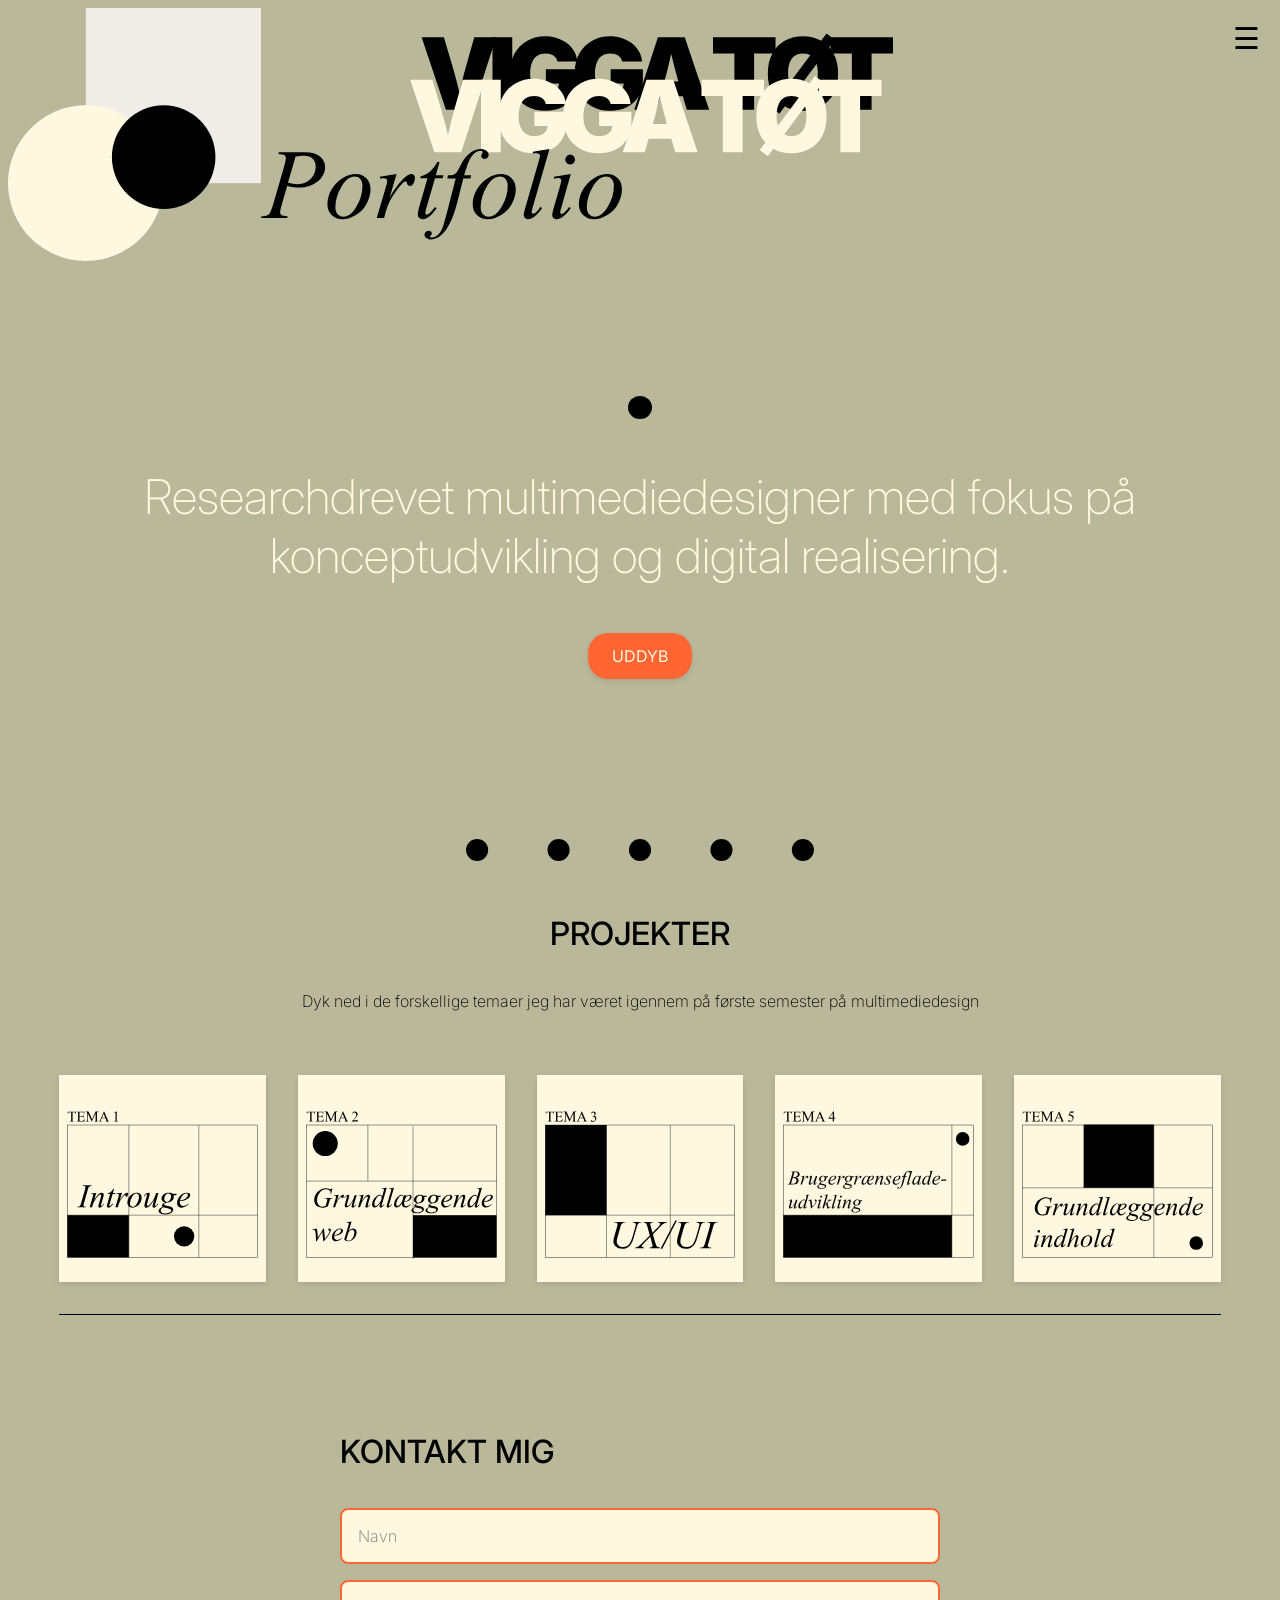
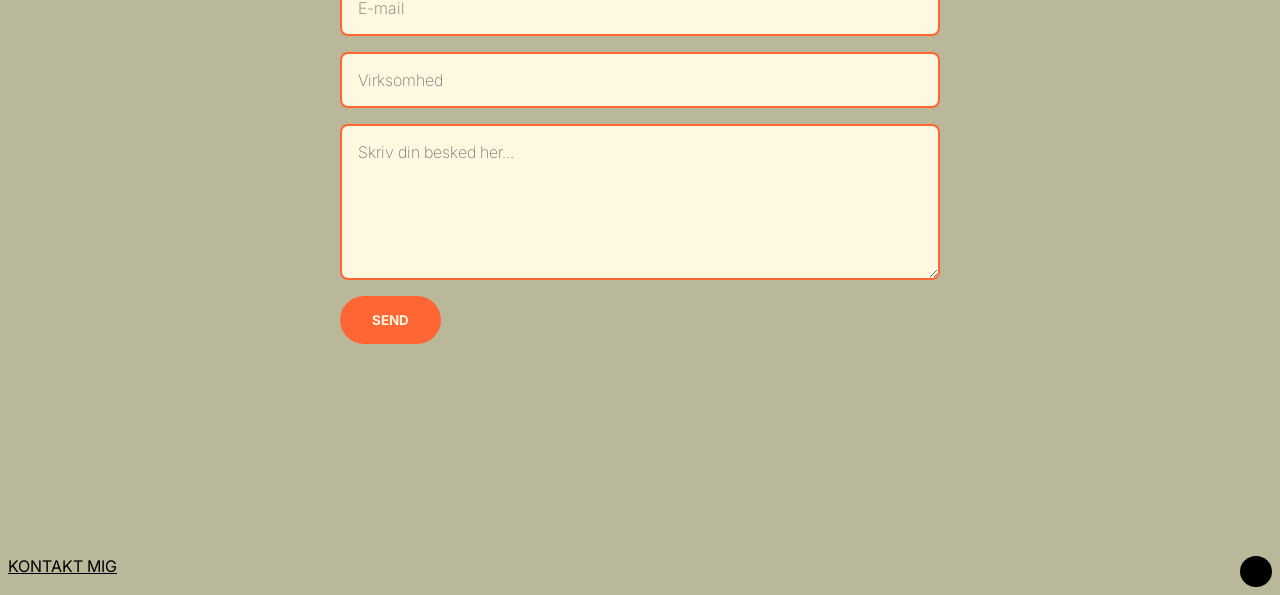
==== index.html @ 378b8d3b "første repository" ====
<!doctype html>
<html lang="da">
  <head>
    <meta charset="UTF-8" />
    <meta name="viewport" content="width=device-width, initial-scale=1.0" />
    <title>Forside</title>
    <link rel="stylesheet" href="css/generel.css" />
    <link rel="stylesheet" href="css/layout.css" />
    <link rel="preconnect" href="https://fonts.googleapis.com" />
    <link rel="preconnect" href="https://fonts.gstatic.com" crossorigin />
    <link href="https://fonts.googleapis.com/css2?family=Inter:ital,opsz,wght@0,14..32,100..900;1,14..32,100..900&display=swap" rel="stylesheet" />
  </head>
  <body>
    <header>
      <a class="logo" href="index.html"> <img src="SVG/Asset 6.svg" alt="logo" /></a>
      <img src="SVG/logofinal.svg" alt="navn" class="navn" />
      <div class="burger" id="burger" onclick="toggleMenu()">☰</div>
      <nav id="menu">
        <ul>
          <li><a href="kontakt.html">OM MIG</a></li>
          <li class="over-subhead">
            <a href="#">PROJEKTER</a>

            <ul class="submenu">
              <li><a href="tema1.html">Tema 1</a></li>
              <li><a href="tema2.html">Tema 2</a></li>
              <li><a href="tema3.html">Tema 3</a></li>
              <li><a href="tema4.html">Tema 4</a></li>
              <li><a href="tema5.html">Tema 5</a></li>
            </ul>
          </li>
          <li><a href="kontakt.html">KONTAKT</a></li>
        </ul>
      </nav>
    </header>

    <main>
      <div class="hero">
        <img src="SVG/cirkel.svg" alt="cirkel" class="hero-cirkel" />
        <p class="hero-text">Researchdrevet multimediedesigner med fokus på konceptudvikling og digital realisering.</p>
        <a href="kontakt.html" class="info-cta">UDDYB</a>
      </div>

      <div class="projekter_intro">
        <img src="SVG/femprik.svg" alt="femprik" class="femprik" />
        <h1>PROJEKTER</h1>
        <p>Dyk ned i de forskellige temaer jeg har været igennem på første semester på multimediedesign</p>
      </div>

      <div class="projekter">
        <a href="tema1.html"><img src="SVG/tema1.svg" alt="tema1" /></a>

        <a href="tema2.html"><img src="SVG/tema2.svg" alt="tema2" /></a>
        <a href="tema3.html"><img src="SVG/tema3.svg" alt="tema3" /></a>
        <a href="tema4.html"><img src="SVG/tema4.svg" alt="tema4" /></a>
        <a href="tema5.html"><img src="SVG/tema5.svg" alt="" /></a>
      </div>

      <form class="kontakt-formular" action="#" method="post">
        <h1>KONTAKT MIG</h1>
        <input type="text" name="navn" placeholder="Navn" required />

        <input type="email" name="email" placeholder="E-mail" required />

        <input type="text" name="virksomhed" placeholder="Virksomhed" />

        <textarea name="besked" placeholder="Skriv din besked her..." rows="6" required></textarea>

        <button type="submit">SEND</button>
      </form>
    </main>
    <script src="js/script.js"></script>
    <footer>
      <a href="kontakt.html">KONTAKT MIG</a>
      <img src="SVG/cirkel.svg" alt="cirkel" class="cirkel" />
    </footer>
  </body>
</html>
---- css/generel.css ----
p {
  font-weight: 200;
}
h1 {
  font-weight: 500;
}
h2 {
  font-weight: 300;
}
h3 {
  font-weight: 200;
}
a {
  text-decoration: none;
  text-decoration: underline;
  color: black;
}
figcaption {
  margin-top: 0.25rem;
  font-size: 0.75rem;
  font-weight: 300;
  color: #777;
}

.logo {
  width: 20%;
  height: auto;
}

.navn {
  width: 50%;
  height: auto;
}

.cirkel {
  width: 5%;
  height: auto;
}

main {
  padding: clamp(2rem, 4vw, 5rem);
}

body {
  background-color: #b9b89a;

  font-family: "Inter", sans-serif;
}

.kontakt_background {
  background-color: #6095e3;
}

header {
  display: flex;
  grid-template-columns: 1fr 1fr 1fr;
}

footer {
  display: grid;
  grid-template-columns: 1fr 1fr;
  padding-top: 10rem;
}

footer :last-child {
  justify-self: end;
}

/* MENU */

.burger {
  font-size: 30px;
  cursor: pointer;
  position: fixed;
  top: 20px;
  right: 20px;
  z-index: 2000; /* højere end menuens */
}

#menu {
  position: fixed;
  top: 0;
  right: 0;
  width: 50vw; /* Halvdelen af skærmen */
  height: 100vh; /* Hele højden */

  background: rgb(185 184 154 / 90%); /* baggrundsfarve med opacity */

  padding: 120px 40px 40px;

  display: flex;
  flex-direction: column;
  gap: 30px;

  opacity: 0;
  transform: translateX(100%); /* Starter udenfor skærmen */
  pointer-events: none;

  transition:
    opacity 0.3s ease,
    transform 0.3s ease;

  box-shadow: -5px 0 20px rgba(0, 0, 0, 0.2);

  z-index: 1000;
}

#menu li {
  border-bottom: 1px solid black;
  padding-bottom: 15px;
}

#menu a {
  color: black;
  text-decoration: none;
  padding: 10px 0;
  display: block;
  font-size: clamp(2rem, 5vw, 5rem); /* minimum 2rem, skalere med skærmen 5vw, max 5rem */
  font-weight: 200;
}

/* Når menuen er åben */
#menu.active {
  opacity: 1;
  transform: translateX(0);
  pointer-events: auto;
}

ul {
  list-style: none;
  padding: 0;
  margin: 0;
}

/* subhead/undermenuer */

.submenu {
  padding-left: 2rem;
}

#menu.open .submenu {
  display: block;
}

#menu .submenu a {
  font-size: 0.89rem;
}

#menu .submenu li {
  padding-bottom: 7px;
  border-bottom: 1px solid #ff6634;
}
---- css/layout.css ----
/* HERO */
.hero {
  display: flex;
  flex-direction: column;
  justify-content: center;
  align-items: center;
  text-align: center;
  padding-top: 5rem;
}

.hero-cirkel {
  width: 2%; /* størrelse */
  height: auto;
  animation: bounce 2s infinite;
}

/* keyframes til at få den til at bounce: 0% startposition, 50% hop, 100% tilbage igen */
@keyframes bounce {
  0%,
  100% {
    transform: translateY(0);
  }

  50% {
    transform: translateY(-20px);
  }
}

.hero-text {
  text-align: center;
  color: #fef8e0;
  font-weight: 200;
  font-size: clamp(0.5rem, 5vw, 3rem);
}

.info-cta {
  text-decoration: none;
  color: #fef8e0;
  display: inline-block;
  padding: 0.8rem 1.5rem;
  background-color: #ff6634;
  border-radius: 20px;
  font-family: "Inter", sans-serif;
  box-shadow: 0 2px 6px rgba(0, 0, 0, 0.1);
}

.info-cta:hover {
  background-color: #6095e3;
  transition: 0.3s ease;
}

/* PROJEKTER */

.projekter_intro {
  display: flex;
  flex-direction: column;
  justify-content: center;
  align-items: center;
  text-align: center;
  padding-top: 10rem;
  padding-bottom: 3rem;
}

.femprik {
  width: 30%;
  height: auto;
  padding-bottom: 2rem;
}

/* projekt-cards */

.projekter {
  display: flex;
  flex-direction: column;
  padding: 0;
  margin: 0;
  gap: 2rem;
  padding-bottom: 2rem;
  border-bottom: 1px solid black;
}

.projekter a {
  display: flex;
  flex-direction: column;

  justify-content: center;
  align-items: center;
}

.projekter p {
  justify-content: center;
  align-items: center;
}

.projekter img {
  width: 60%;
  box-shadow: 0 2px 6px rgba(0, 0, 0, 0.1);
  transition:
    transform 0.3s ease,
    box-shadow 0.3s ease;
}
.projekter img:hover {
  transform: translateY(-4px);
  box-shadow: 0 8px 18px rgba(0, 0, 0, 0.15);
}

/* formular */

.kontakt-formular {
  display: flex;
  flex-direction: column;
  gap: 1rem;
  max-width: 600px;
  margin: 0 auto;
  padding-top: 6rem;
}

.kontakt-formular input,
.kontakt-formular textarea {
  padding: 1rem;
  border: 2px solid #ff6634;
  background-color: #fef8e0;
  border-radius: 8px;
  font-family: "Inter";
  font-weight: 200;
  font-size: 1rem;
}

.kontakt-formular textarea {
  resize: vertical;
  background-color: #fef8e0;
}

.kontakt-formular button {
  align-self: flex-start;
  padding: 1rem 2rem;
  border: none;
  border-radius: 999px;
  background-color: #ff6634;
  color: #fef8e0;
  font-family: "Inter", sans-serif;
  font-weight: 700;
  cursor: pointer;
  transition: 0.3s ease;
}

.kontakt-formular button:hover {
  transform: translateY(-2px);
  box-shadow: 0 4px 12px rgba(0, 0, 0, 0.15);
}

/* om mig! */

.om-mig {
  padding-top: 1rem;
  line-height: 2rem;
  padding-bottom: 2rem;
  border-bottom: 1px solid black;
}
.om-mig h3 {
  font-weight: 500;
}

/* TEMA 1,2,3,4,5 */

.grid_1-1 {
  display: grid;
  gap: 2rem;
  border: 1px solid black;
  margin-bottom: 1rem;
  padding: 1rem;
}
.grid_1 {
  display: grid;
  gap: 2rem;
  border: 1px solid #ff6634;
  margin-bottom: 1rem;
  padding: 1rem;
  align-self: center;
}

.grid_redesign {
  display: grid;
  grid-template-columns: 1fr 1fr;
  gap: 2rem;
}

.mobilversion {
  display: flex;
  flex-direction: column;
  gap: 1rem;
}
.mobilversion img {
  max-height: 700px;
  width: auto;
  align-self: center;
}

.kode-billeder {
  display: grid;
  grid-template-columns: 1fr 1fr;
  gap: 1rem;
}

.kode-billeder img,
.billede-projekter,
.grid_1 iframe {
  width: 100%;
  height: auto;
}

/* tema 3 */

.koncept-li {
  font-weight: 200;
  list-style: circle;
}

@media (min-width: 1024px) {
  .main_projekter {
    padding: 0 20rem;
  }

  .projekter {
    display: grid;
    grid-template-columns: 1fr 1fr 1fr 1fr 1fr;
    gap: 2rem;
  }
  .projekter img {
    width: 100%;
  }

  .grid_1-1 {
    grid-template-columns: 1fr 1fr;
    padding: 2rem;
  }

  .mobilversion {
    border-right: 1px solid black;
    padding-right: 2rem;
  }
}
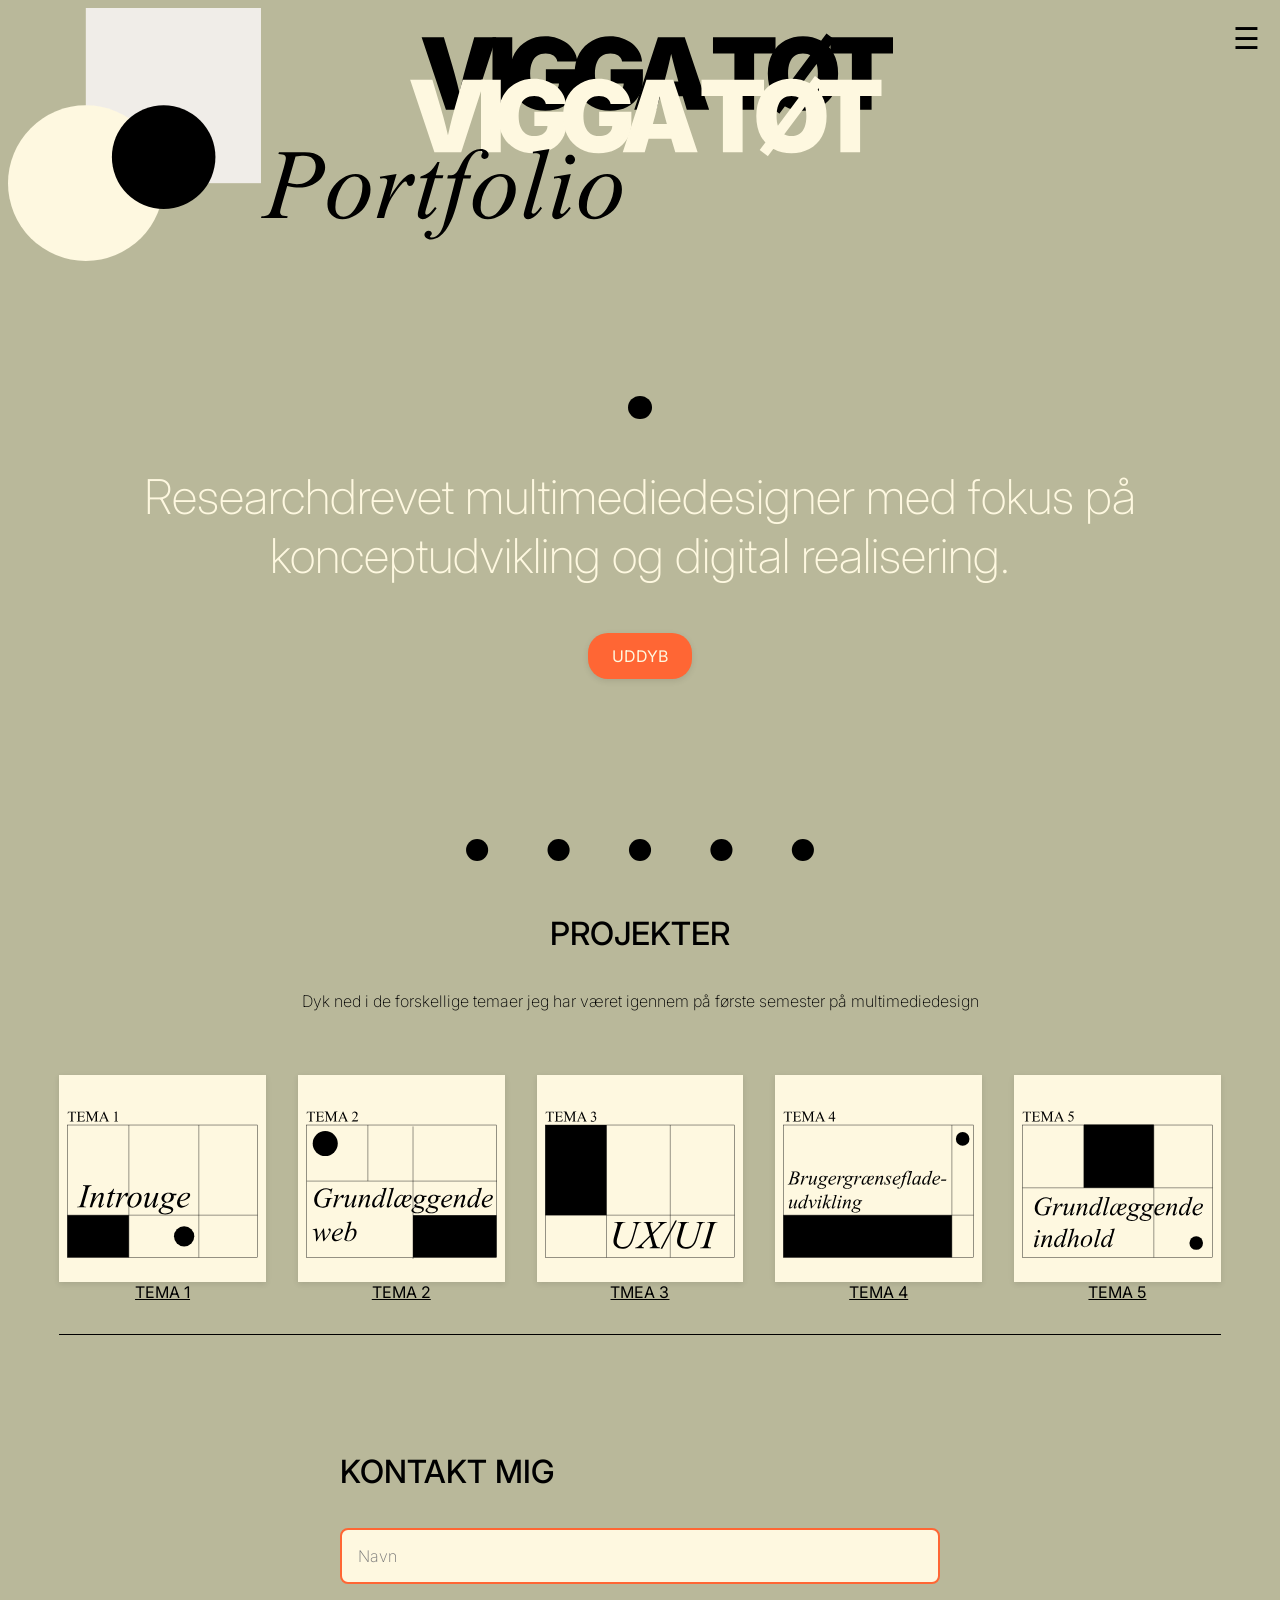
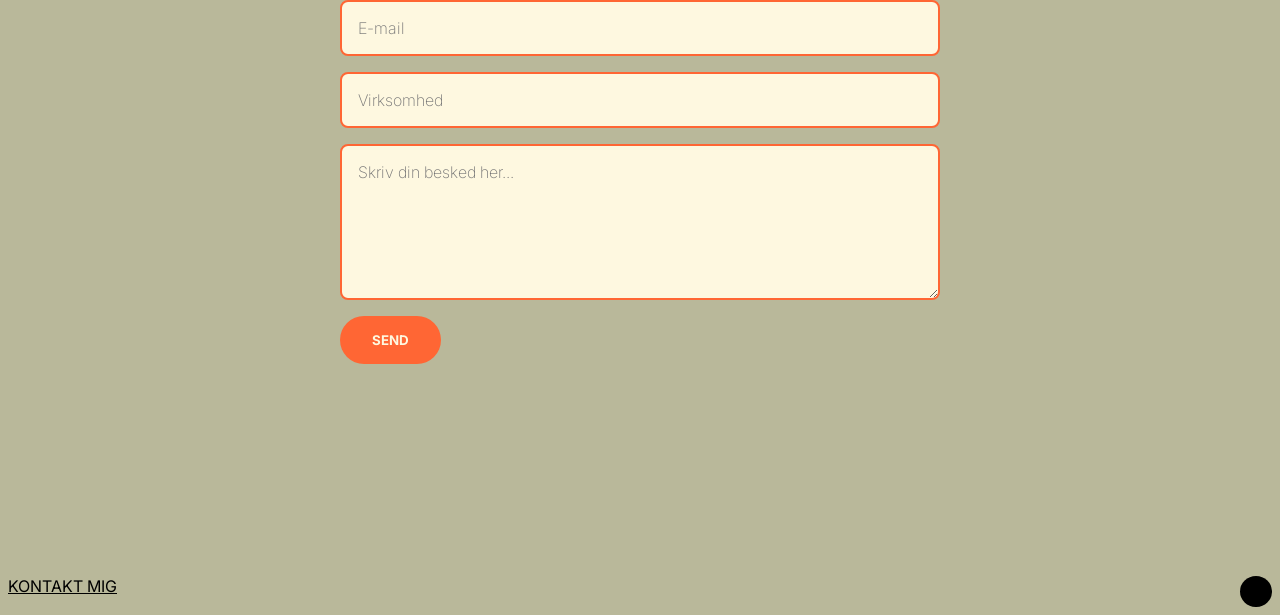
==== commit 4d0cb4db: "iteration af grid tema2" ====
--- a/index.html
+++ b/index.html
@@ -48,12 +48,11 @@
       </div>
 
       <div class="projekter">
-        <a href="tema1.html"><img src="SVG/tema1.svg" alt="tema1" /></a>
-
-        <a href="tema2.html"><img src="SVG/tema2.svg" alt="tema2" /></a>
-        <a href="tema3.html"><img src="SVG/tema3.svg" alt="tema3" /></a>
-        <a href="tema4.html"><img src="SVG/tema4.svg" alt="tema4" /></a>
-        <a href="tema5.html"><img src="SVG/tema5.svg" alt="" /></a>
+        <a href="tema1.html"><img src="SVG/tema1.svg" alt="tema1" />TEMA 1</a>
+        <a href="tema2.html"><img src="SVG/tema2.svg" alt="tema2" />TEMA 2</a>
+        <a href="tema3.html"><img src="SVG/tema3.svg" alt="tema3" />TMEA 3</a>
+        <a href="tema4.html"><img src="SVG/tema4.svg" alt="tema4" />TEMA 4</a>
+        <a href="tema5.html"><img src="SVG/tema5.svg" alt="tema5" />TEMA 5</a>
       </div>
 
       <form class="kontakt-formular" action="#" method="post">
--- a/css/generel.css
+++ b/css/generel.css
@@ -9,6 +9,7 @@
 }
 h3 {
   font-weight: 200;
+  text-decoration: underline;
 }
 a {
   text-decoration: none;
--- a/css/layout.css
+++ b/css/layout.css
@@ -170,6 +170,7 @@
   margin-bottom: 1rem;
   padding: 1rem;
 }
+
 .grid_1 {
   display: grid;
   gap: 2rem;
@@ -183,17 +184,6 @@
   display: grid;
   grid-template-columns: 1fr 1fr;
   gap: 2rem;
-}
-
-.mobilversion {
-  display: flex;
-  flex-direction: column;
-  gap: 1rem;
-}
-.mobilversion img {
-  max-height: 700px;
-  width: auto;
-  align-self: center;
 }
 
 .kode-billeder {
@@ -209,7 +199,7 @@
   height: auto;
 }
 
-/* tema 3 */
+/* li CSS */
 
 .koncept-li {
   font-weight: 200;
@@ -234,9 +224,4 @@
     grid-template-columns: 1fr 1fr;
     padding: 2rem;
   }
-
-  .mobilversion {
-    border-right: 1px solid black;
-    padding-right: 2rem;
-  }
-}
+}
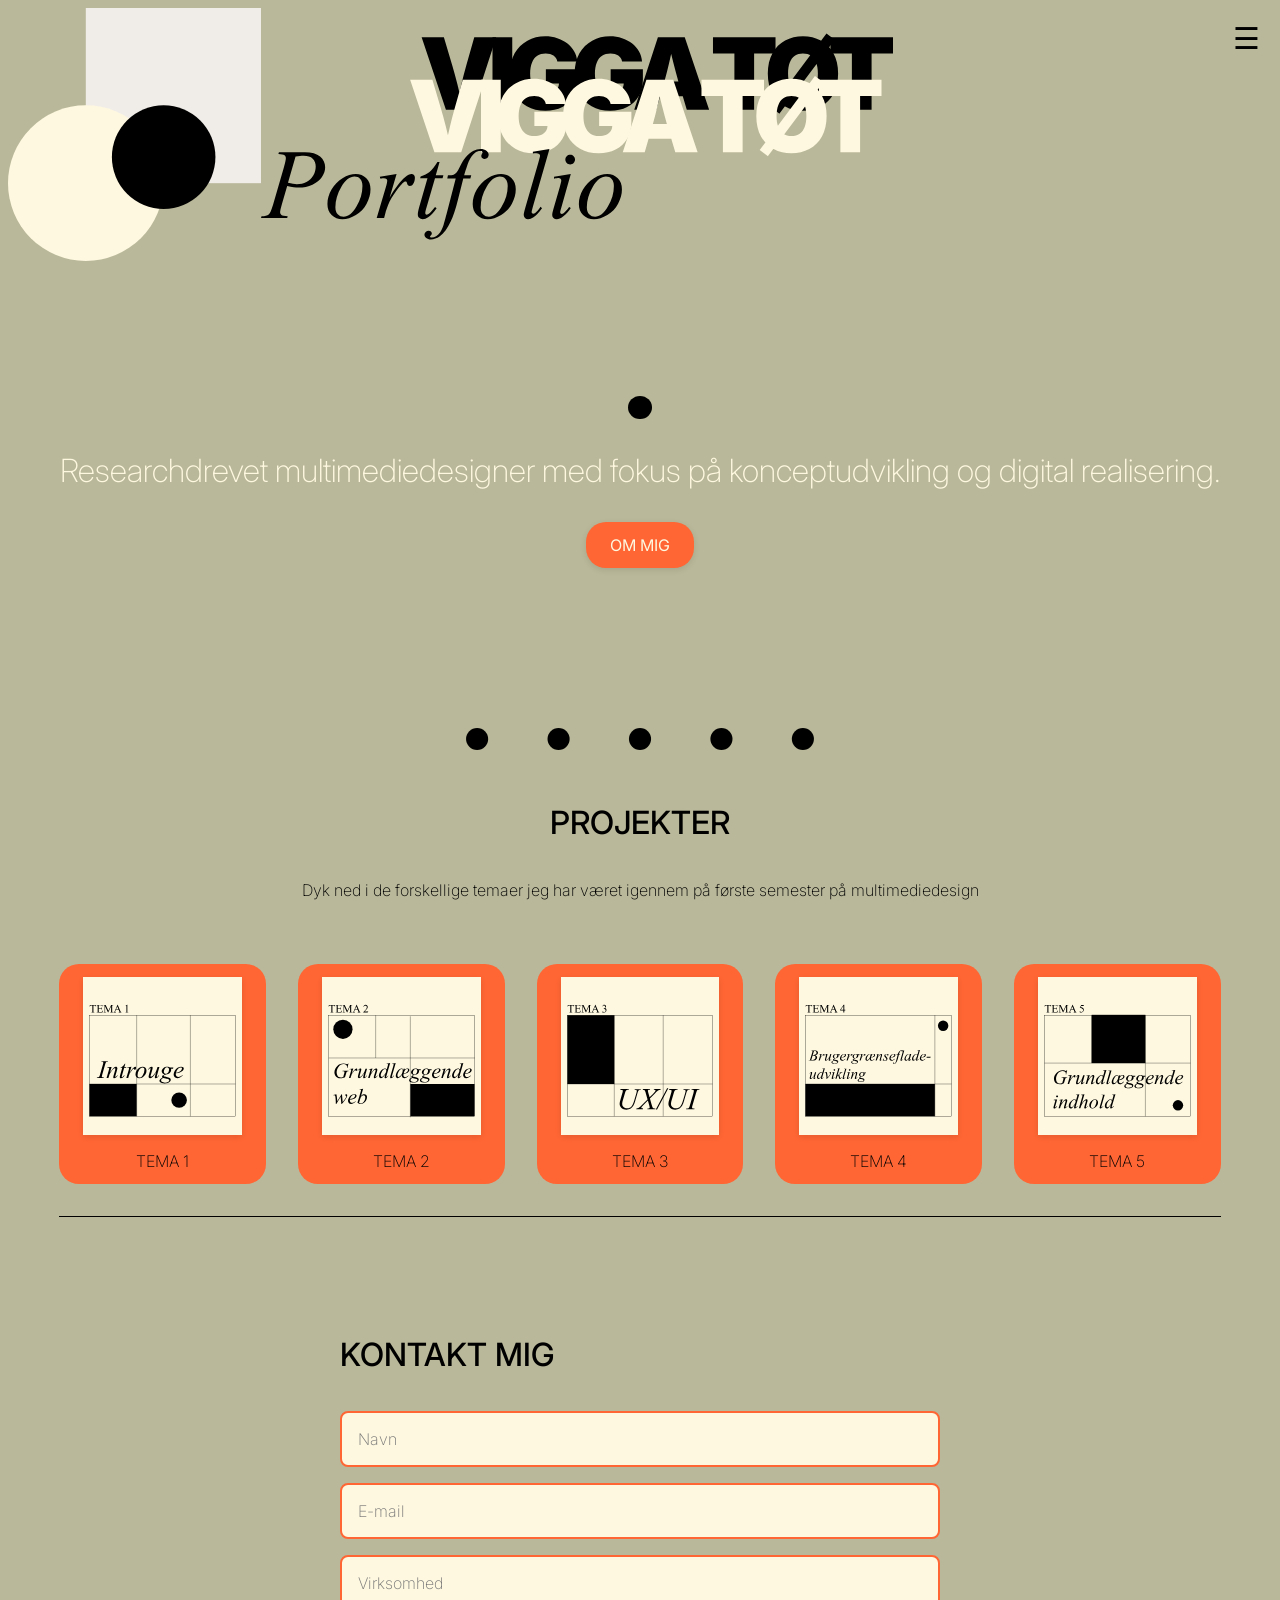
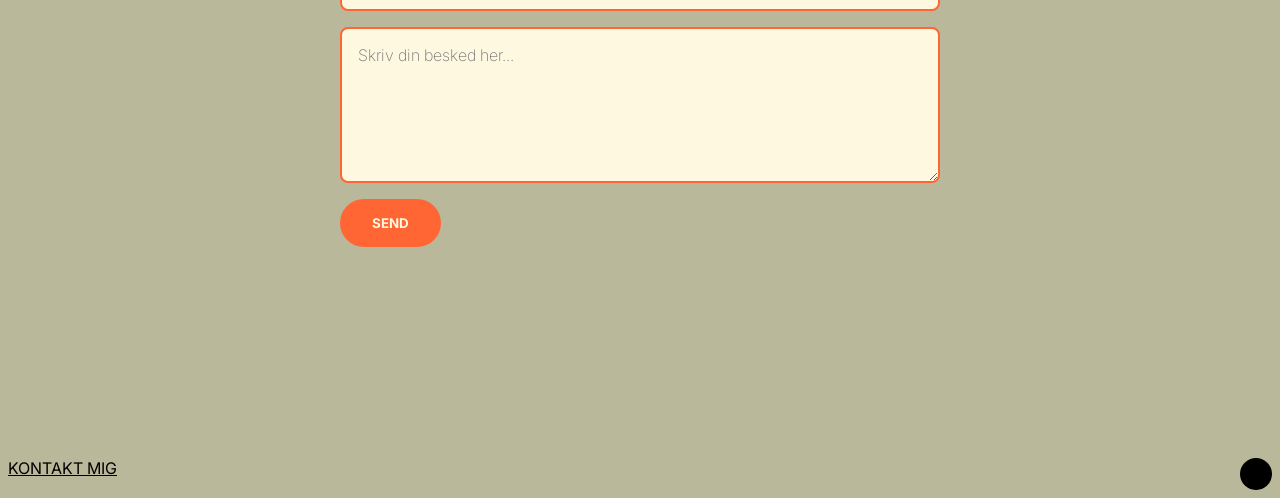
==== commit f91d0871: "Portræt og små ændringer i hero-tekst" ====
--- a/index.html
+++ b/index.html
@@ -38,7 +38,7 @@
       <div class="hero">
         <img src="SVG/cirkel.svg" alt="cirkel" class="hero-cirkel" />
         <p class="hero-text">Researchdrevet multimediedesigner med fokus på konceptudvikling og digital realisering.</p>
-        <a href="kontakt.html" class="info-cta">UDDYB</a>
+        <a href="kontakt.html" class="info-cta">OM MIG</a>
       </div>
 
       <div class="projekter_intro">
@@ -48,11 +48,11 @@
       </div>
 
       <div class="projekter">
-        <a href="tema1.html"><img src="SVG/tema1.svg" alt="tema1" />TEMA 1</a>
-        <a href="tema2.html"><img src="SVG/tema2.svg" alt="tema2" />TEMA 2</a>
-        <a href="tema3.html"><img src="SVG/tema3.svg" alt="tema3" />TMEA 3</a>
-        <a href="tema4.html"><img src="SVG/tema4.svg" alt="tema4" />TEMA 4</a>
-        <a href="tema5.html"><img src="SVG/tema5.svg" alt="tema5" />TEMA 5</a>
+        <a href="tema1.html" class="projekter_a"><img src="SVG/tema1.svg" alt="tema1" />TEMA 1</a>
+        <a href="tema2.html" class="projekter_a"><img src="SVG/tema2.svg" alt="tema2" />TEMA 2</a>
+        <a href="tema3.html" class="projekter_a"><img src="SVG/tema3.svg" alt="tema3" />TEMA 3</a>
+        <a href="tema4.html" class="projekter_a"><img src="SVG/tema4.svg" alt="tema4" />TEMA 4</a>
+        <a href="tema5.html" class="projekter_a"><img src="SVG/tema5.svg" alt="tema5" />TEMA 5</a>
       </div>
 
       <form class="kontakt-formular" action="#" method="post">
--- a/css/layout.css
+++ b/css/layout.css
@@ -30,7 +30,7 @@
   text-align: center;
   color: #fef8e0;
   font-weight: 200;
-  font-size: clamp(0.5rem, 5vw, 3rem);
+  font-size: clamp(0.5rem, 5vw, 2rem);
 }
 
 .info-cta {
@@ -100,6 +100,25 @@
     box-shadow 0.3s ease;
 }
 .projekter img:hover {
+  transform: translateY(-4px);
+  box-shadow: 0 8px 18px rgba(0, 0, 0, 0.15);
+}
+
+.projekter_a {
+  font-weight: 200;
+  font-size: 1em;
+  color: black;
+  text-decoration: none;
+  gap: 1rem;
+  display: inline-block;
+  padding: 0.8rem 1.5rem;
+  background-color: #ff6634;
+  border-radius: 20px;
+  transition:
+    transform 0.3s ease,
+    box-shadow 0.3s ease;
+}
+.projekter_a:hover {
   transform: translateY(-4px);
   box-shadow: 0 8px 18px rgba(0, 0, 0, 0.15);
 }
@@ -161,6 +180,10 @@
   font-weight: 500;
 }
 
+.portræt {
+  width: 300px;
+}
+
 /* TEMA 1,2,3,4,5 */
 
 .grid_1-1 {
@@ -206,6 +229,8 @@
   list-style: circle;
 }
 
+/* @media til desktop */
+
 @media (min-width: 1024px) {
   .main_projekter {
     padding: 0 20rem;
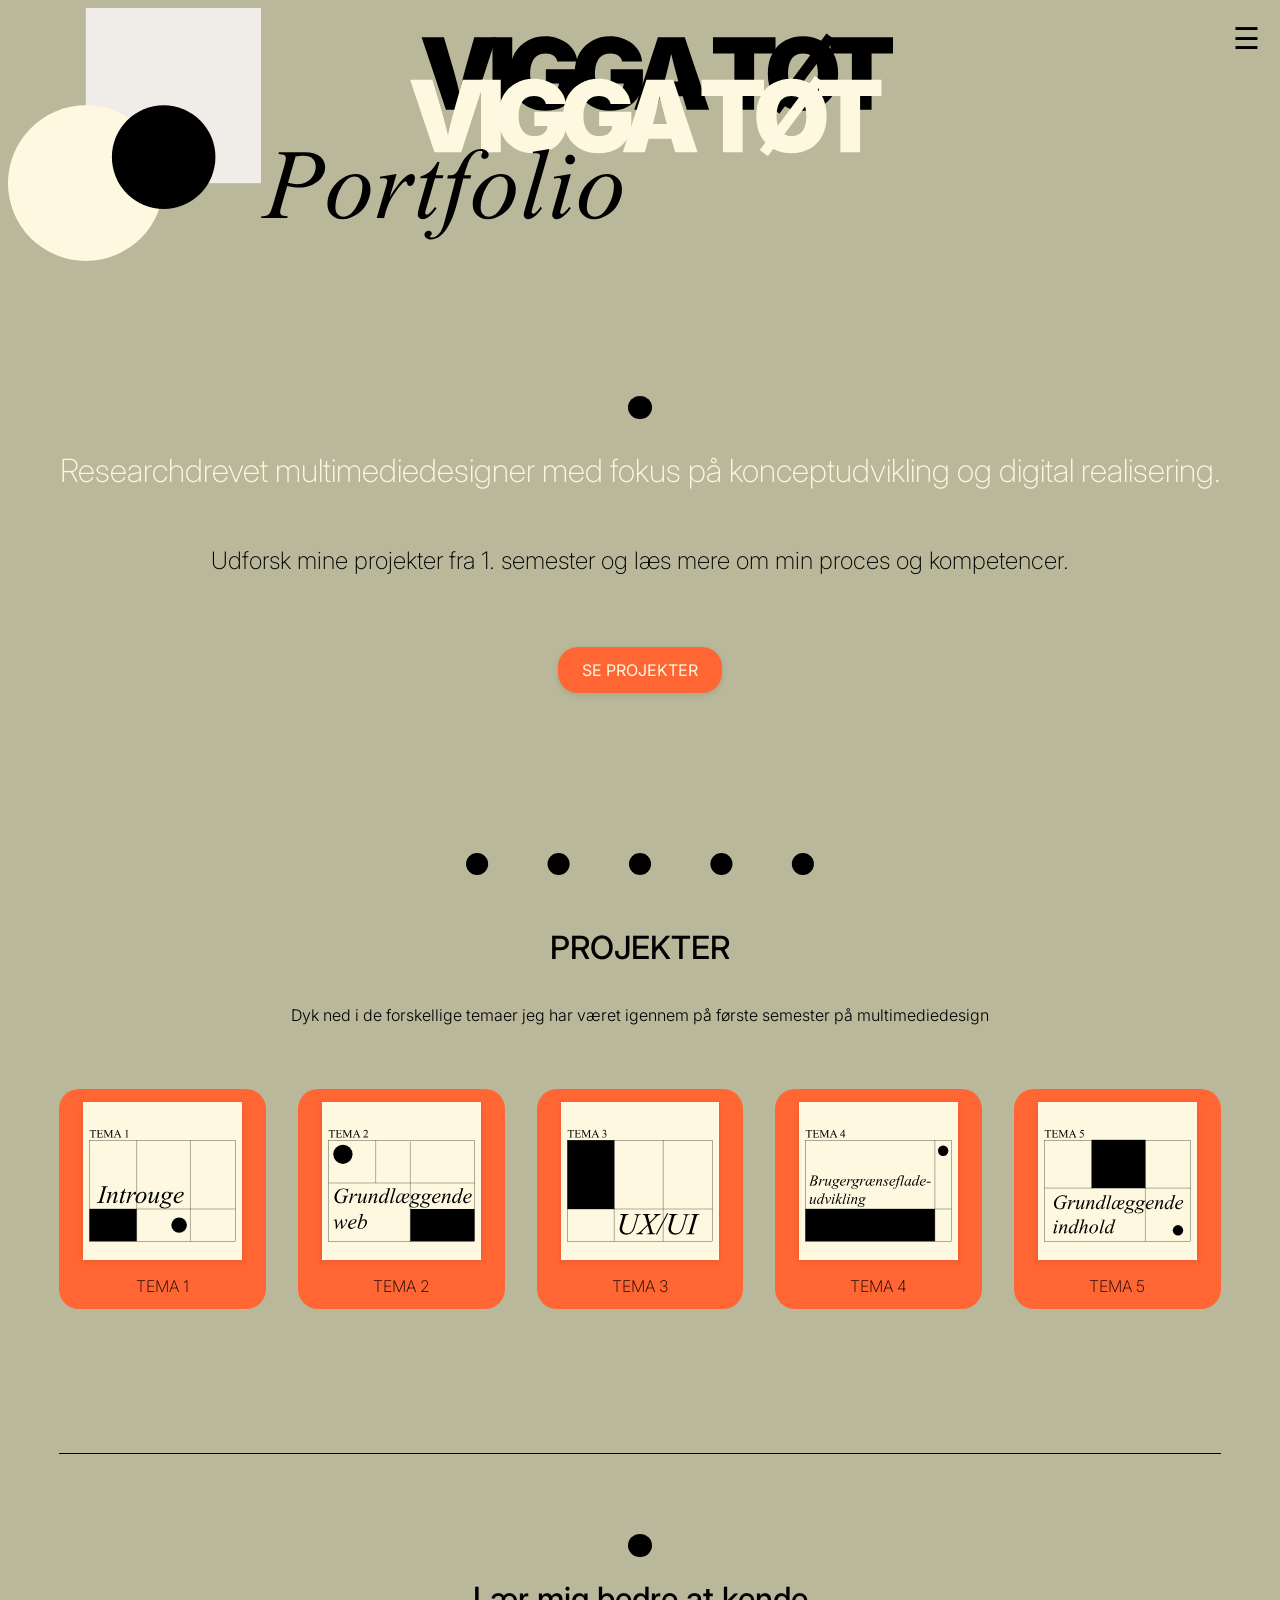
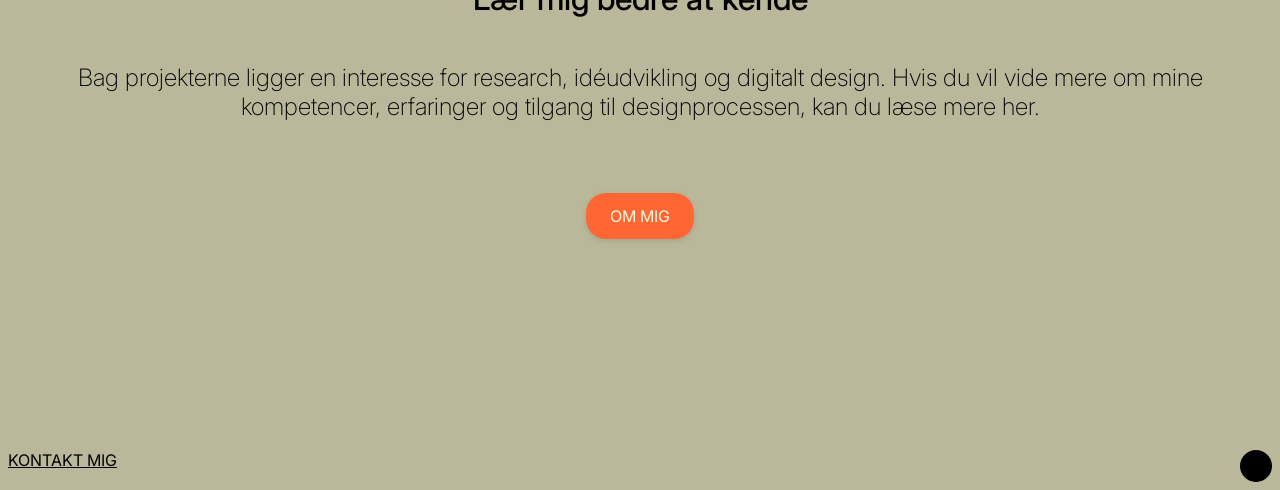
==== commit 56431e9c: "iterationer efter test" ====
--- a/index.html
+++ b/index.html
@@ -12,14 +12,14 @@
   </head>
   <body>
     <header>
-      <a class="logo" href="index.html"> <img src="SVG/Asset 6.svg" alt="logo" /></a>
+      <a class="logo" href="index.html"> <img src="SVG/Asset6.svg" alt="logo" /></a>
       <img src="SVG/logofinal.svg" alt="navn" class="navn" />
       <div class="burger" id="burger" onclick="toggleMenu()">☰</div>
       <nav id="menu">
         <ul>
           <li><a href="kontakt.html">OM MIG</a></li>
           <li class="over-subhead">
-            <a href="#">PROJEKTER</a>
+            <a href="index.html#projekter">PROJEKTER</a>
 
             <ul class="submenu">
               <li><a href="tema1.html">Tema 1</a></li>
@@ -29,7 +29,7 @@
               <li><a href="tema5.html">Tema 5</a></li>
             </ul>
           </li>
-          <li><a href="kontakt.html">KONTAKT</a></li>
+          <li><a href="kontakt.html#kontakt">KONTAKT</a></li>
         </ul>
       </nav>
     </header>
@@ -38,10 +38,12 @@
       <div class="hero">
         <img src="SVG/cirkel.svg" alt="cirkel" class="hero-cirkel" />
         <p class="hero-text">Researchdrevet multimediedesigner med fokus på konceptudvikling og digital realisering.</p>
-        <a href="kontakt.html" class="info-cta">OM MIG</a>
+        <p class="hero-text2">Udforsk mine projekter fra 1. semester og læs mere om min proces og kompetencer.</p>
+
+        <a href="index.html#projekter" class="info-cta">SE PROJEKTER</a>
       </div>
 
-      <div class="projekter_intro">
+      <div class="projekter_intro" id="projekter">
         <img src="SVG/femprik.svg" alt="femprik" class="femprik" />
         <h1>PROJEKTER</h1>
         <p>Dyk ned i de forskellige temaer jeg har været igennem på første semester på multimediedesign</p>
@@ -55,7 +57,15 @@
         <a href="tema5.html" class="projekter_a"><img src="SVG/tema5.svg" alt="tema5" />TEMA 5</a>
       </div>
 
-      <form class="kontakt-formular" action="#" method="post">
+      <div class="hero">
+        <img src="SVG/cirkel.svg" alt="cirkel" class="hero-cirkel" />
+
+        <h1>Lær mig bedre at kende</h1>
+        <p class="hero-text2">Bag projekterne ligger en interesse for research, idéudvikling og digitalt design. Hvis du vil vide mere om mine kompetencer, erfaringer og tilgang til designprocessen, kan du læse mere her.</p>
+        <a href="kontakt.html" class="info-cta">OM MIG</a>
+      </div>
+
+      <!--       <form class="kontakt-formular" action="#" method="post">
         <h1>KONTAKT MIG</h1>
         <input type="text" name="navn" placeholder="Navn" required />
 
@@ -67,10 +77,11 @@
 
         <button type="submit">SEND</button>
       </form>
+ -->
     </main>
     <script src="js/script.js"></script>
     <footer>
-      <a href="kontakt.html">KONTAKT MIG</a>
+      <a href="kontakt.html#kontakt">KONTAKT MIG</a>
       <img src="SVG/cirkel.svg" alt="cirkel" class="cirkel" />
     </footer>
   </body>
--- a/css/generel.css
+++ b/css/generel.css
@@ -1,5 +1,9 @@
+html {
+  scroll-behavior: smooth;
+}
+
 p {
-  font-weight: 200;
+  font-weight: 300;
 }
 h1 {
   font-weight: 500;
@@ -8,7 +12,7 @@
   font-weight: 300;
 }
 h3 {
-  font-weight: 200;
+  font-weight: 300;
   text-decoration: underline;
 }
 a {
--- a/css/layout.css
+++ b/css/layout.css
@@ -31,6 +31,12 @@
   color: #fef8e0;
   font-weight: 200;
   font-size: clamp(0.5rem, 5vw, 2rem);
+}
+.hero-text2 {
+  text-align: center;
+  font-weight: 200;
+  font-size: clamp(0.5rem, 5vw, 1.5rem);
+  padding-bottom: 3rem;
 }
 
 .info-cta {
@@ -75,7 +81,7 @@
   padding: 0;
   margin: 0;
   gap: 2rem;
-  padding-bottom: 2rem;
+  padding-bottom: 9rem;
   border-bottom: 1px solid black;
 }
 
@@ -225,7 +231,7 @@
 /* li CSS */
 
 .koncept-li {
-  font-weight: 200;
+  font-weight: 300;
   list-style: circle;
 }
 
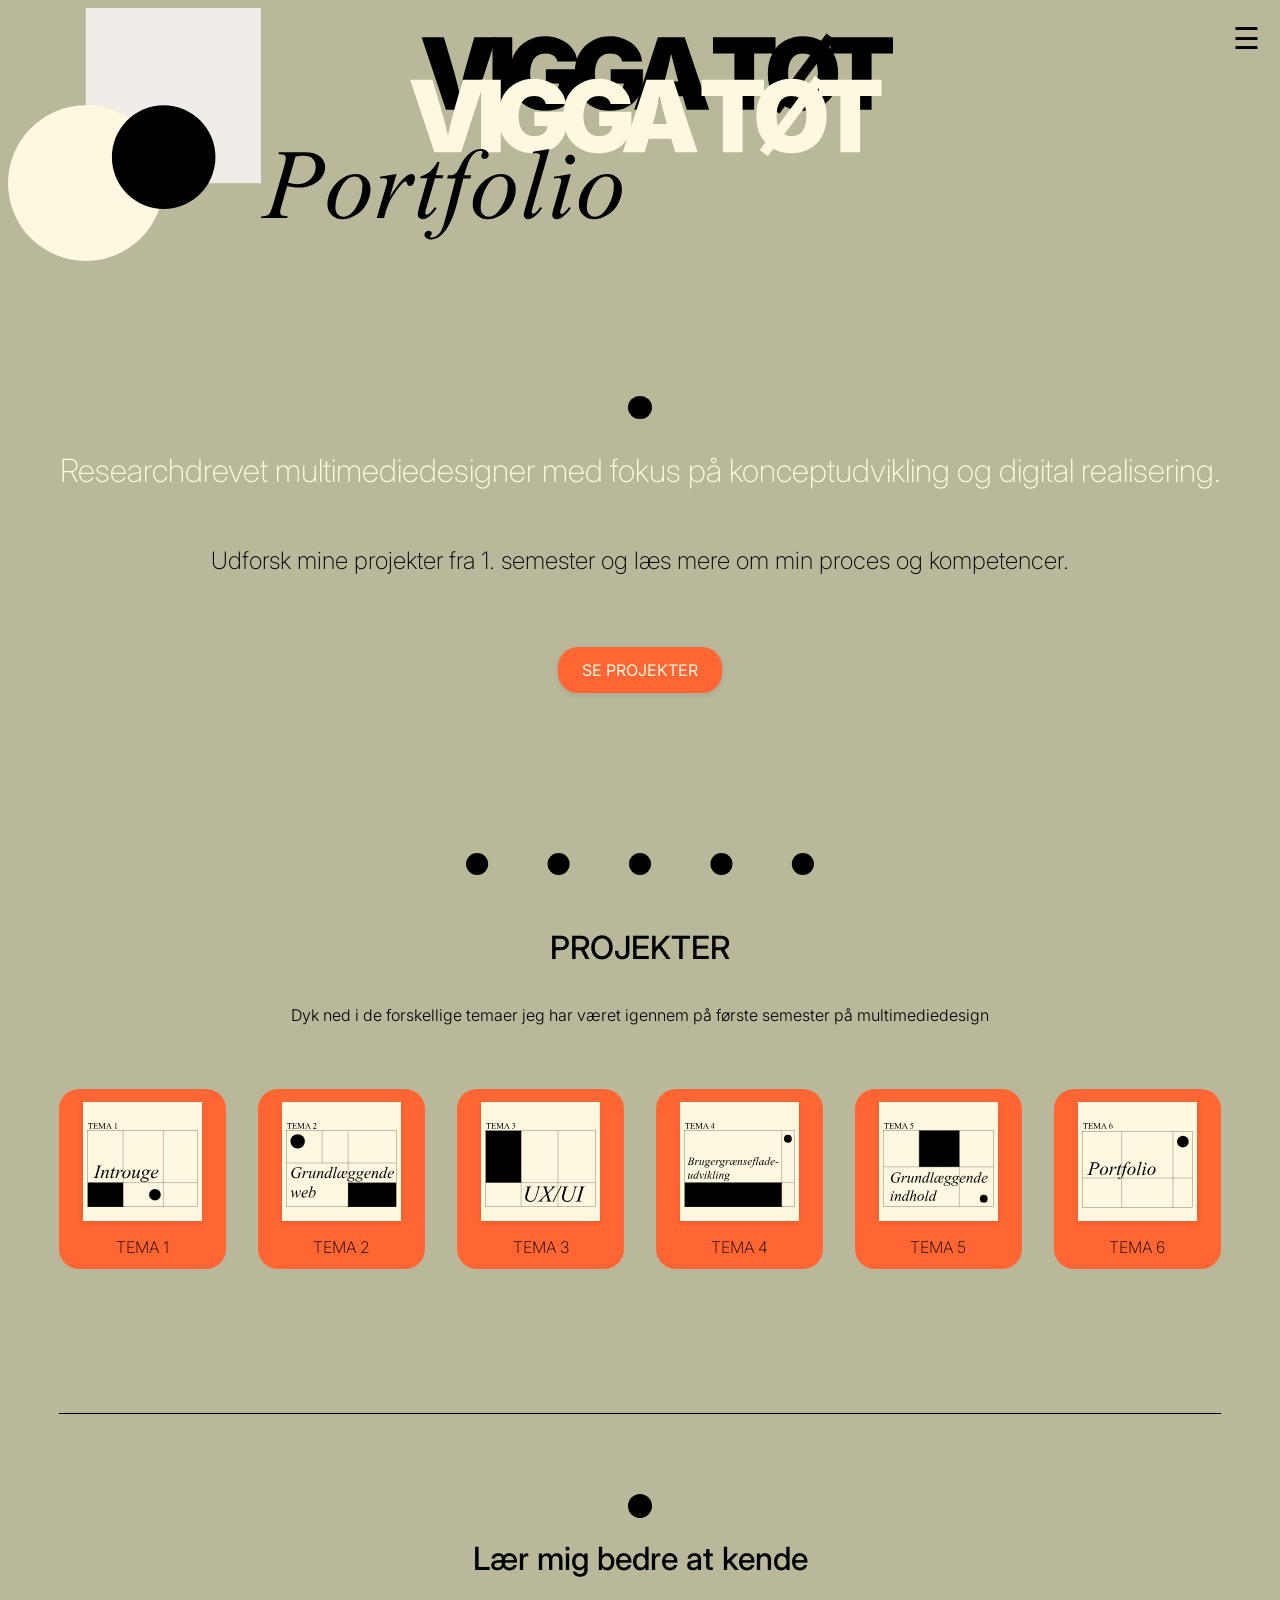
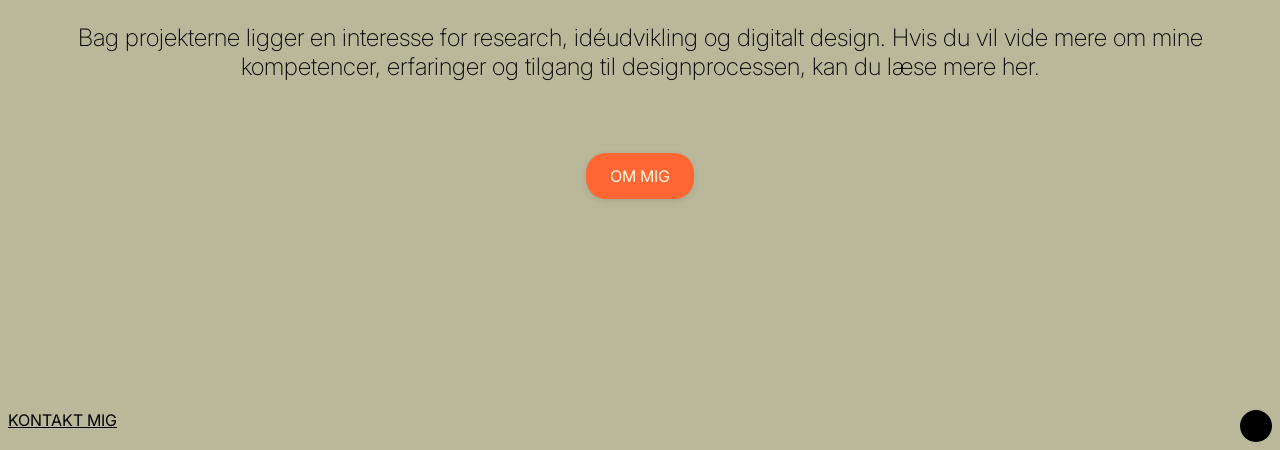
==== commit e0e1915f: "Sidste øjeblik - tilføjelse af tema 6" ====
--- a/index.html
+++ b/index.html
@@ -27,6 +27,7 @@
               <li><a href="tema3.html">Tema 3</a></li>
               <li><a href="tema4.html">Tema 4</a></li>
               <li><a href="tema5.html">Tema 5</a></li>
+              <li><a href="tema6.html">Tema 6</a></li>
             </ul>
           </li>
           <li><a href="kontakt.html#kontakt">KONTAKT</a></li>
@@ -55,6 +56,7 @@
         <a href="tema3.html" class="projekter_a"><img src="SVG/tema3.svg" alt="tema3" />TEMA 3</a>
         <a href="tema4.html" class="projekter_a"><img src="SVG/tema4.svg" alt="tema4" />TEMA 4</a>
         <a href="tema5.html" class="projekter_a"><img src="SVG/tema5.svg" alt="tema5" />TEMA 5</a>
+        <a href="tema6.html" class="projekter_a"><img src="SVG/tema6.svg" alt="tema6" />TEMA 6</a>
       </div>
 
       <div class="hero">
--- a/css/layout.css
+++ b/css/layout.css
@@ -55,7 +55,7 @@
   transition: 0.3s ease;
 }
 
-/* PROJEKTER */
+/* PROJEKTER intro */
 
 .projekter_intro {
   display: flex;
@@ -244,7 +244,7 @@
 
   .projekter {
     display: grid;
-    grid-template-columns: 1fr 1fr 1fr 1fr 1fr;
+    grid-template-columns: 1fr 1fr 1fr 1fr 1fr 1fr;
     gap: 2rem;
   }
   .projekter img {
